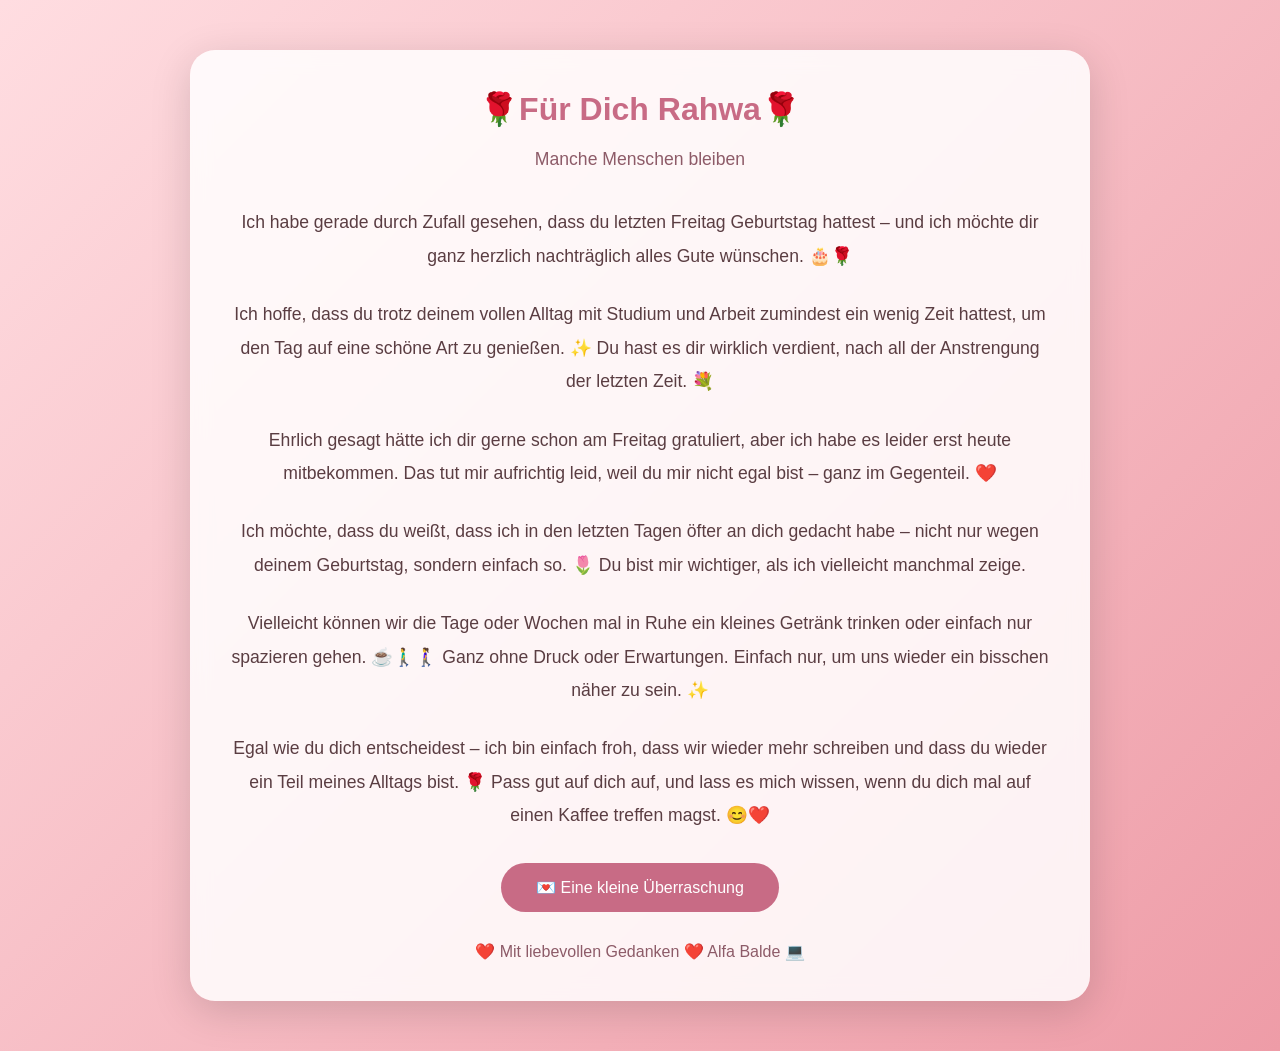
==== rahwa.html @ b7df5815 "rahwa" ====
<!DOCTYPE html>
<html lang="de">
<head>
<meta charset="UTF-8">
<meta name="viewport" content="width=device-width, initial-scale=1.0">
<title>Für Dich Rahwa❤️</title>

<style>

*{
    margin:0;
    padding:0;
    box-sizing:border-box;
}

body{
    font-family:'Segoe UI',sans-serif;
    background:linear-gradient(135deg,#ffdde1,#ee9ca7);
    min-height:100vh;
    overflow-x:hidden;
    color:#5a3d42;
}

.container{
    width:90%;
    max-width:900px;
    margin:50px auto;
    z-index:2;
    position:relative;
}

.card{
    background:rgba(255,255,255,0.85);
    backdrop-filter:blur(10px);
    padding:40px;
    border-radius:25px;
    box-shadow:0 10px 40px rgba(0,0,0,.15);
    animation:fadeIn 2s ease;
}

@keyframes fadeIn{
    from{
        opacity:0;
        transform:translateY(30px);
    }
    to{
        opacity:1;
        transform:translateY(0);
    }
}

h1{
    text-align:center;
    color:#c86b85;
    margin-bottom:15px;
    font-size:2rem;
}

.subtitle{
    text-align:center;
    margin-bottom:30px;
    color:#8d5b68;
}

p{
    line-height:1.9;
    margin-bottom:25px;
    font-size:1.1rem;
    text-align:center;
}

.btn{
    display:block;
    margin:30px auto;
    padding:15px 35px;
    border:none;
    border-radius:30px;
    cursor:pointer;
    background:#c86b85;
    color:white;
    font-size:1rem;
    transition:.3s;
}

.btn:hover{
    transform:scale(1.05);
}

#surprise{
    text-align:center;
    color:#c86b85;
    font-size:1.2rem;
    margin-top:15px;
    font-weight:bold;
}

.footer{
    text-align:center;
    margin-top:30px;
    color:#8d5b68;
}

.heart{
    position:fixed;
    font-size:20px;
    animation:floatUp linear infinite;
    opacity:.8;
}

@keyframes floatUp{
    from{
        transform:translateY(100vh);
        opacity:1;
    }
    to{
        transform:translateY(-100px);
        opacity:0;
    }
}

.flower{
    position:fixed;
    font-size:22px;
    animation:fall linear infinite;
}

@keyframes fall{
    from{
        transform:translateY(-100px) rotate(0deg);
    }
    to{
        transform:translateY(110vh) rotate(360deg);
    }
}

</style>
</head>

<body>

<div class="container">

<div class="card">

<h1>🌹Für Dich Rahwa🌹</h1>

<p class="subtitle" id="typing"></p>

<p>
Ich habe gerade durch Zufall gesehen, dass du letzten Freitag Geburtstag hattest – und ich möchte dir ganz herzlich nachträglich alles Gute wünschen. 🎂🌹
</p>

<p>
Ich hoffe, dass du trotz deinem vollen Alltag mit Studium und Arbeit zumindest ein wenig Zeit hattest, um den Tag auf eine schöne Art zu genießen. ✨ Du hast es dir wirklich verdient, nach all der Anstrengung der letzten Zeit. 💐
</p>

<p>
Ehrlich gesagt hätte ich dir gerne schon am Freitag gratuliert, aber ich habe es leider erst heute mitbekommen. Das tut mir aufrichtig leid, weil du mir nicht egal bist – ganz im Gegenteil. ❤️
</p>

<p>
Ich möchte, dass du weißt, dass ich in den letzten Tagen öfter an dich gedacht habe – nicht nur wegen deinem Geburtstag, sondern einfach so. 🌷 Du bist mir wichtiger, als ich vielleicht manchmal zeige.
</p>

<p>
Vielleicht können wir die Tage oder Wochen mal in Ruhe ein kleines Getränk trinken oder einfach nur spazieren gehen. ☕🚶‍♂️🚶‍♀️ Ganz ohne Druck oder Erwartungen. Einfach nur, um uns wieder ein bisschen näher zu sein. ✨
</p>

<p>
Egal wie du dich entscheidest – ich bin einfach froh, dass wir wieder mehr schreiben und dass du wieder ein Teil meines Alltags bist. 🌹 Pass gut auf dich auf, und lass es mich wissen, wenn du dich mal auf einen Kaffee treffen magst. 😊❤️
</p>

<button class="btn" onclick="showMessage()">
💌 Eine kleine Überraschung
</button>

<div id="surprise"></div>

<div class="footer">
❤️ Mit liebevollen Gedanken ❤️
    Alfa Balde 💻
</div>

</div>

</div>

<script>

// Efeito de digitação

const text =
"Manche Menschen bleiben besonders – egal wie viel Zeit vergeht. ❤️";

let i = 0;

function typeWriter(){

    if(i < text.length){

        document.getElementById("typing").innerHTML += text.charAt(i);

        i++;

        setTimeout(typeWriter,60);
    }
}

typeWriter();

// Mensagem surpresa

function showMessage(){

document.getElementById("surprise").innerHTML =
"🌹 Manchmal schenkt das Leben Menschen eine zweite Chance, sich auf eine schönere und reifere Weise wiederzufinden. ❤️";
}

// Corações

for(let i=0;i<25;i++){

let heart=document.createElement("div");

heart.classList.add("heart");

heart.innerHTML="❤️";

heart.style.left=Math.random()*100+"vw";

heart.style.animationDuration=
(Math.random()*8+6)+"s";

document.body.appendChild(heart);
}

// Flores

for(let i=0;i<20;i++){

let flower=document.createElement("div");

flower.classList.add("flower");

flower.innerHTML="🌸";

flower.style.left=Math.random()*100+"vw";

flower.style.animationDuration=
(Math.random()*10+8)+"s";

document.body.appendChild(flower);
}

</script>

</body>
</html>
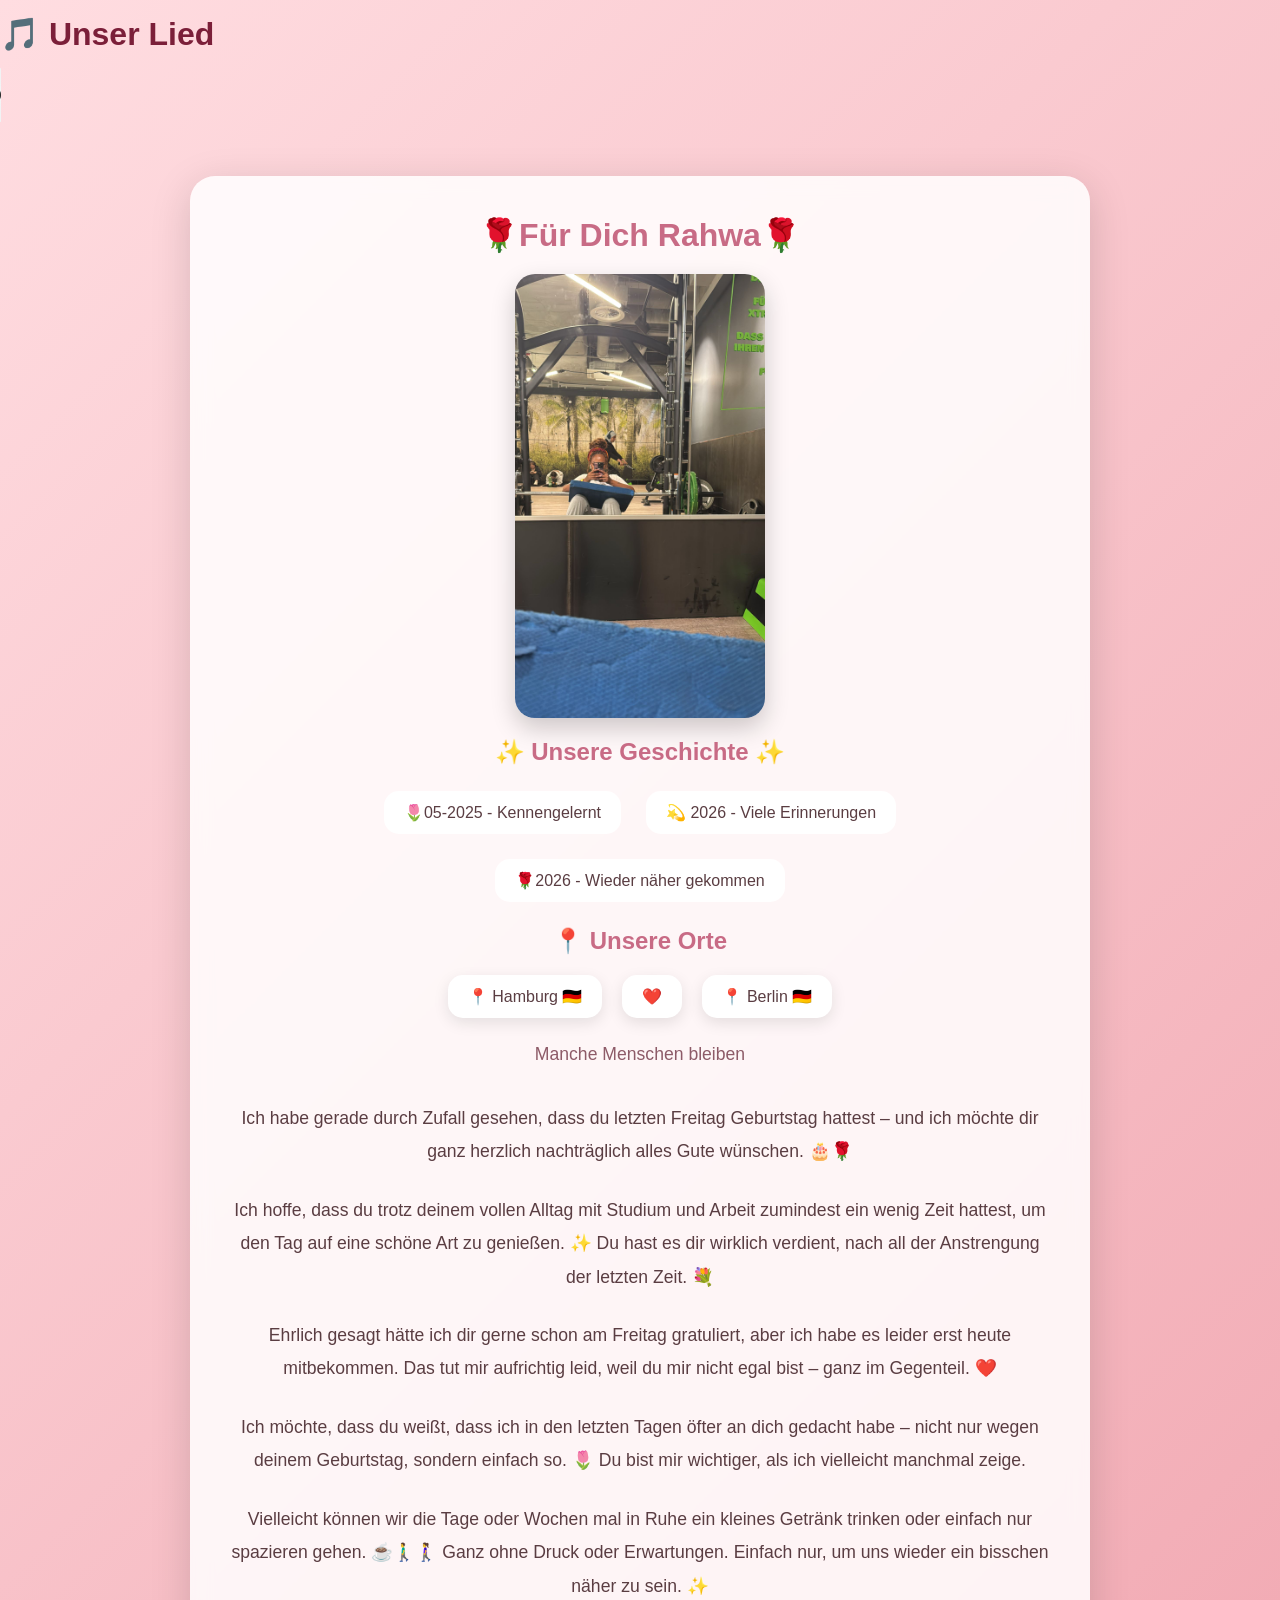
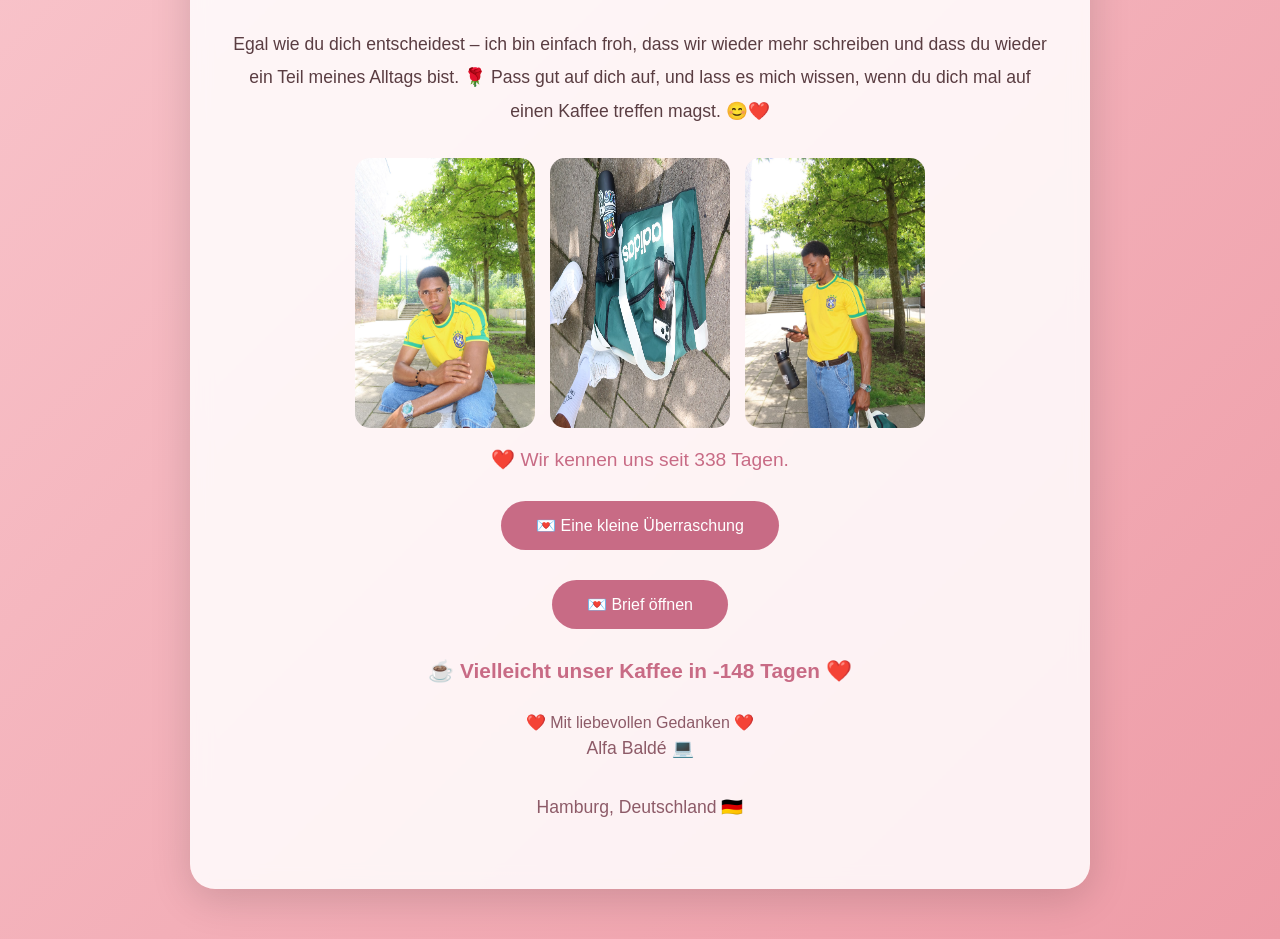
==== commit d8d4092d: "fiz atualizações" ====
--- a/rahwa.html
+++ b/rahwa.html
@@ -4,145 +4,67 @@
 <meta charset="UTF-8">
 <meta name="viewport" content="width=device-width, initial-scale=1.0">
 <title>Für Dich Rahwa❤️</title>
-
-<style>
-
-*{
-    margin:0;
-    padding:0;
-    box-sizing:border-box;
-}
-
-body{
-    font-family:'Segoe UI',sans-serif;
-    background:linear-gradient(135deg,#ffdde1,#ee9ca7);
-    min-height:100vh;
-    overflow-x:hidden;
-    color:#5a3d42;
-}
-
-.container{
-    width:90%;
-    max-width:900px;
-    margin:50px auto;
-    z-index:2;
-    position:relative;
-}
-
-.card{
-    background:rgba(255,255,255,0.85);
-    backdrop-filter:blur(10px);
-    padding:40px;
-    border-radius:25px;
-    box-shadow:0 10px 40px rgba(0,0,0,.15);
-    animation:fadeIn 2s ease;
-}
-
-@keyframes fadeIn{
-    from{
-        opacity:0;
-        transform:translateY(30px);
-    }
-    to{
-        opacity:1;
-        transform:translateY(0);
-    }
-}
-
-h1{
-    text-align:center;
-    color:#c86b85;
-    margin-bottom:15px;
-    font-size:2rem;
-}
-
-.subtitle{
-    text-align:center;
-    margin-bottom:30px;
-    color:#8d5b68;
-}
-
-p{
-    line-height:1.9;
-    margin-bottom:25px;
-    font-size:1.1rem;
-    text-align:center;
-}
-
-.btn{
-    display:block;
-    margin:30px auto;
-    padding:15px 35px;
-    border:none;
-    border-radius:30px;
-    cursor:pointer;
-    background:#c86b85;
-    color:white;
-    font-size:1rem;
-    transition:.3s;
-}
-
-.btn:hover{
-    transform:scale(1.05);
-}
-
-#surprise{
-    text-align:center;
-    color:#c86b85;
-    font-size:1.2rem;
-    margin-top:15px;
-    font-weight:bold;
-}
-
-.footer{
-    text-align:center;
-    margin-top:30px;
-    color:#8d5b68;
-}
-
-.heart{
-    position:fixed;
-    font-size:20px;
-    animation:floatUp linear infinite;
-    opacity:.8;
-}
-
-@keyframes floatUp{
-    from{
-        transform:translateY(100vh);
-        opacity:1;
-    }
-    to{
-        transform:translateY(-100px);
-        opacity:0;
-    }
-}
-
-.flower{
-    position:fixed;
-    font-size:22px;
-    animation:fall linear infinite;
-}
-
-@keyframes fall{
-    from{
-        transform:translateY(-100px) rotate(0deg);
-    }
-    to{
-        transform:translateY(110vh) rotate(360deg);
-    }
-}
-
-</style>
+<link rel="stylesheet" href="style.css">
+
 </head>
 
 <body>
 
+<h3 class="music-title">
+🎵 Unser Lied
+</h3>
+
+
+<audio controls loop>
+    <source src="musik.mp3" type="audio/mpeg">
+</audio>
+
 <div class="container">
 
 <div class="card">
 
 <h1>🌹Für Dich Rahwa🌹</h1>
+<img src="img/foto.jpeg" alt="Unsere Erinnerung" class="photo">
+
+<h2 class="timeline-title">
+✨ Unsere Geschichte ✨
+</h2>
+
+<div class="timeline">
+
+<div>
+🌷05-2025 - Kennengelernt
+</div>
+
+<div>
+💫 2026 - Viele Erinnerungen
+</div>
+
+<div>
+🌹2026 - Wieder näher gekommen
+</div>
+
+</div>
+
+<h2 class="places-title">
+📍 Unsere Orte
+</h2>
+
+<div class="places">
+
+<div class="place">
+📍 Hamburg 🇩🇪
+</div>
+
+<div class="place">
+❤️
+</div>
+
+<div class="place">
+📍 Berlin 🇩🇪
+</div>
+
+</div>
 
 <p class="subtitle" id="typing"></p>
 
@@ -169,6 +91,22 @@
 <p>
 Egal wie du dich entscheidest – ich bin einfach froh, dass wir wieder mehr schreiben und dass du wieder ein Teil meines Alltags bist. 🌹 Pass gut auf dich auf, und lass es mich wissen, wenn du dich mal auf einen Kaffee treffen magst. 😊❤️
 </p>
+
+<div class="gallery">
+
+<img src="img/agaçado.jpeg">
+
+<img src="img/muchila.jpeg">
+
+<img src="img/celular.jpeg">
+
+</div>
+
+<div class="counter">
+    ❤️ Wir kennen uns seit
+    <span id="daysCounter"></span>
+    Tagen.
+</div>
 
 <button class="btn" onclick="showMessage()">
 💌 Eine kleine Überraschung
@@ -176,9 +114,61 @@
 
 <div id="surprise"></div>
 
+<button class="btn" onclick="toggleLetter()">
+💌 Brief öffnen
+</button>
+
+<div id="letter" class="hidden-letter">
+
+<h2>🌹 Ein kleiner Brief für dich 🌹</h2>
+
+<p>
+Manchmal bringt uns das Leben auf unterschiedliche Wege.
+Doch manche Menschen bleiben trotz allem etwas Besonderes.
+</p>
+
+<p>
+Ich weiß nicht, was die Zukunft bringt,
+aber ich freue mich über jeden Schritt,
+den wir wieder aufeinander zugehen.
+</p>
+
+<p>
+Danke für die Gespräche,
+für die Erinnerungen
+und dafür, dass wir wieder mehr Kontakt haben. ❤️
+</p>
+
+<p>
+Vielleicht beginnt etwas Schönes nicht dort,
+wo alles perfekt war,
+sondern dort,
+wo beide bereit sind,
+einander wieder neu kennenzulernen. ❤️
+</p>
+
+</div>
+
+<div class="coffee-countdown">
+
+☕ Vielleicht unser Kaffee in
+
+<span id="coffeeDays"></span>
+
+Tagen ❤️
+
+</div>
+
 <div class="footer">
-❤️ Mit liebevollen Gedanken ❤️
-    Alfa Balde 💻
+    ❤️ Mit liebevollen Gedanken ❤️
+
+<p>
+Alfa Baldé 💻
+</p>
+
+<p>
+Hamburg, Deutschland 🇩🇪
+</p>
 </div>
 
 </div>
@@ -216,6 +206,22 @@
 "🌹 Manchmal schenkt das Leben Menschen eine zweite Chance, sich auf eine schönere und reifere Weise wiederzufinden. ❤️";
 }
 
+//Dia que nos conhecemos
+const firstDay = new Date("2026-01-01");
+
+const today = new Date();
+
+const difference =
+today - firstDay;
+
+const days =
+Math.floor(
+difference / (1000*60*60*24)
+);
+
+document.getElementById("daysCounter")
+.innerHTML = days;
+
 // Corações
 
 for(let i=0;i<25;i++){
@@ -252,6 +258,51 @@
 document.body.appendChild(flower);
 }
 
+// estrelas
+for(let i=0;i<20;i++){
+
+let star=document.createElement("div");
+
+star.classList.add("star");
+
+star.innerHTML="✨";
+
+star.style.left=Math.random()*100+"vw";
+
+star.style.animationDuration=
+(Math.random()*12+6)+"s";
+
+document.body.appendChild(star);
+
+}
+
+function toggleLetter(){
+
+document
+.getElementById("letter")
+.classList.toggle("show");
+
+}
+
+// Encontro
+const meetingDate =
+new Date("2026-07-10");
+
+const todayDate =
+new Date();
+
+const diff =
+meetingDate - todayDate;
+
+const daysLeft =
+Math.ceil(
+diff / (1000 * 60 * 60 * 24)
+);
+
+document.getElementById("coffeeDays")
+.innerHTML = daysLeft;
+
+
 </script>
 
 </body>
--- a/style.css
+++ b/style.css
@@ -0,0 +1,288 @@
+@charset "UTF-8";
+
+
+*{
+    margin:0;
+    padding:0;
+    box-sizing:border-box;
+}
+
+body{
+    font-family:'Segoe UI',sans-serif;
+    background:linear-gradient(135deg,#ffdde1,#ee9ca7);
+    min-height:100vh;
+    overflow-x:hidden;
+    color:#5a3d42;
+}
+
+h3{
+    text-align:left;
+    color:#7b1f39;
+    margin-top: 15px;
+    margin-bottom:15px;
+    font-size:2rem;
+}
+
+.photo{
+    width:250px;
+    display:block;
+    margin:20px auto;
+    border-radius:20px;
+    box-shadow:0 10px 25px rgba(0,0,0,.2);
+}
+
+.photo{
+    transition:.4s;
+}
+
+.photo:hover{
+    transform:scale(1.03);
+}
+
+.timeline-title{
+    text-align:center;
+    color:#c86b85;
+    margin-top:20px;
+}
+
+.timeline{
+    display:flex;
+    justify-content:center;
+    gap:25px;
+    flex-wrap:wrap;
+    margin:25px 0;
+}
+
+.timeline div{
+    background:white;
+    padding:12px 20px;
+    border-radius:15px;
+}
+
+
+.places-title{
+    text-align:center;
+    color:#c86b85;
+    margin-top:25px;
+}
+
+.places{
+    display:flex;
+    justify-content:center;
+    align-items:center;
+    gap:20px;
+    margin:20px 0;
+    flex-wrap:wrap;
+}
+
+.place{
+    background:white;
+    padding:12px 20px;
+    border-radius:15px;
+    box-shadow:0 5px 15px rgba(0,0,0,.1);
+}
+
+.container{
+    width:90%;
+    max-width:900px;
+    margin:50px auto;
+    z-index:2;
+    position:relative;
+}
+
+.card{
+    background:rgba(255,255,255,0.85);
+    backdrop-filter:blur(10px);
+    padding:40px;
+    border-radius:25px;
+    box-shadow:0 10px 40px rgba(0,0,0,.15);
+    animation:fadeIn 2s ease;
+}
+
+@keyframes fadeIn{
+    from{
+        opacity:0;
+        transform:translateY(30px);
+    }
+    to{
+        opacity:1;
+        transform:translateY(0);
+    }
+}
+
+h1{
+    text-align:center;
+    color:#c86b85;
+    margin-bottom:15px;
+    font-size:2rem;
+}
+
+.subtitle{
+    text-align:center;
+    margin-bottom:30px;
+    color:#8d5b68;
+}
+
+p{
+    line-height:1.9;
+    margin-bottom:25px;
+    font-size:1.1rem;
+    text-align:center;
+}
+
+.gallery{
+    display:flex;
+    gap:15px;
+    justify-content:center;
+    flex-wrap:wrap;
+    margin-top:30px;
+}
+
+.gallery img{
+    width:180px;
+    border-radius:15px;
+    transition:.4s;
+    cursor:pointer;
+}
+
+.gallery img:hover{
+    transform:scale(1.08);
+}
+
+.counter{
+    text-align:center;
+    font-size:1.2rem;
+    margin-top:20px;
+    color:#c86b85;
+}
+
+.btn{
+    display:block;
+    margin:30px auto;
+    padding:15px 35px;
+    border:none;
+    border-radius:30px;
+    cursor:pointer;
+    background:#c86b85;
+    color:white;
+    font-size:1rem;
+    transition:.3s;
+}
+
+.btn:hover{
+    transform:scale(1.05);
+}
+
+#surprise{
+    text-align:center;
+    color:#c86b85;
+    font-size:1.2rem;
+    margin-top:15px;
+    font-weight:bold;
+}
+
+.hidden-letter{
+    display:none;
+    background:white;
+    color:#5a3d42;
+    padding:25px;
+    border-radius:20px;
+    margin-top:20px;
+    box-shadow:0 5px 20px rgba(0,0,0,.15);
+    animation:fadeLetter .5s ease;
+}
+
+.show{
+    display:block;
+}
+
+@keyframes fadeLetter{
+    from{
+        opacity:0;
+        transform:translateY(20px);
+    }
+
+    to{
+        opacity:1;
+        transform:translateY(0);
+    }
+}
+
+.coffee-countdown{
+    text-align:center;
+    font-size:1.3rem;
+    color:#c86b85;
+    margin-top:30px;
+    font-weight:bold;
+}
+
+.star{
+    position:fixed;
+    font-size:18px;
+    animation:fall linear infinite;
+    opacity:.8;
+}
+
+.footer{
+    text-align:center;
+    margin-top:30px;
+    color:#8d5b68;
+}
+
+.heart{
+    position:fixed;
+    font-size:20px;
+    animation:floatUp linear infinite;
+    opacity:.8;
+}
+
+@keyframes floatUp{
+    from{
+        transform:translateY(100vh);
+        opacity:1;
+    }
+    to{
+        transform:translateY(-100px);
+        opacity:0;
+    }
+}
+
+.flower{
+    position:fixed;
+    font-size:22px;
+    animation:fall linear infinite;
+}
+
+@keyframes fall{
+    from{
+        transform:translateY(-100px) rotate(0deg);
+    }
+    to{
+        transform:translateY(110vh) rotate(360deg);
+    }
+}
+
+
+@media(max-width:768px){
+
+h1{
+    font-size:1.6rem;
+}
+
+.photo{
+    width:180px;
+}
+
+.gallery img{
+    width:140px;
+}
+
+.card{
+    padding:25px;
+}
+
+p{
+    font-size:1rem;
+}
+
+}
